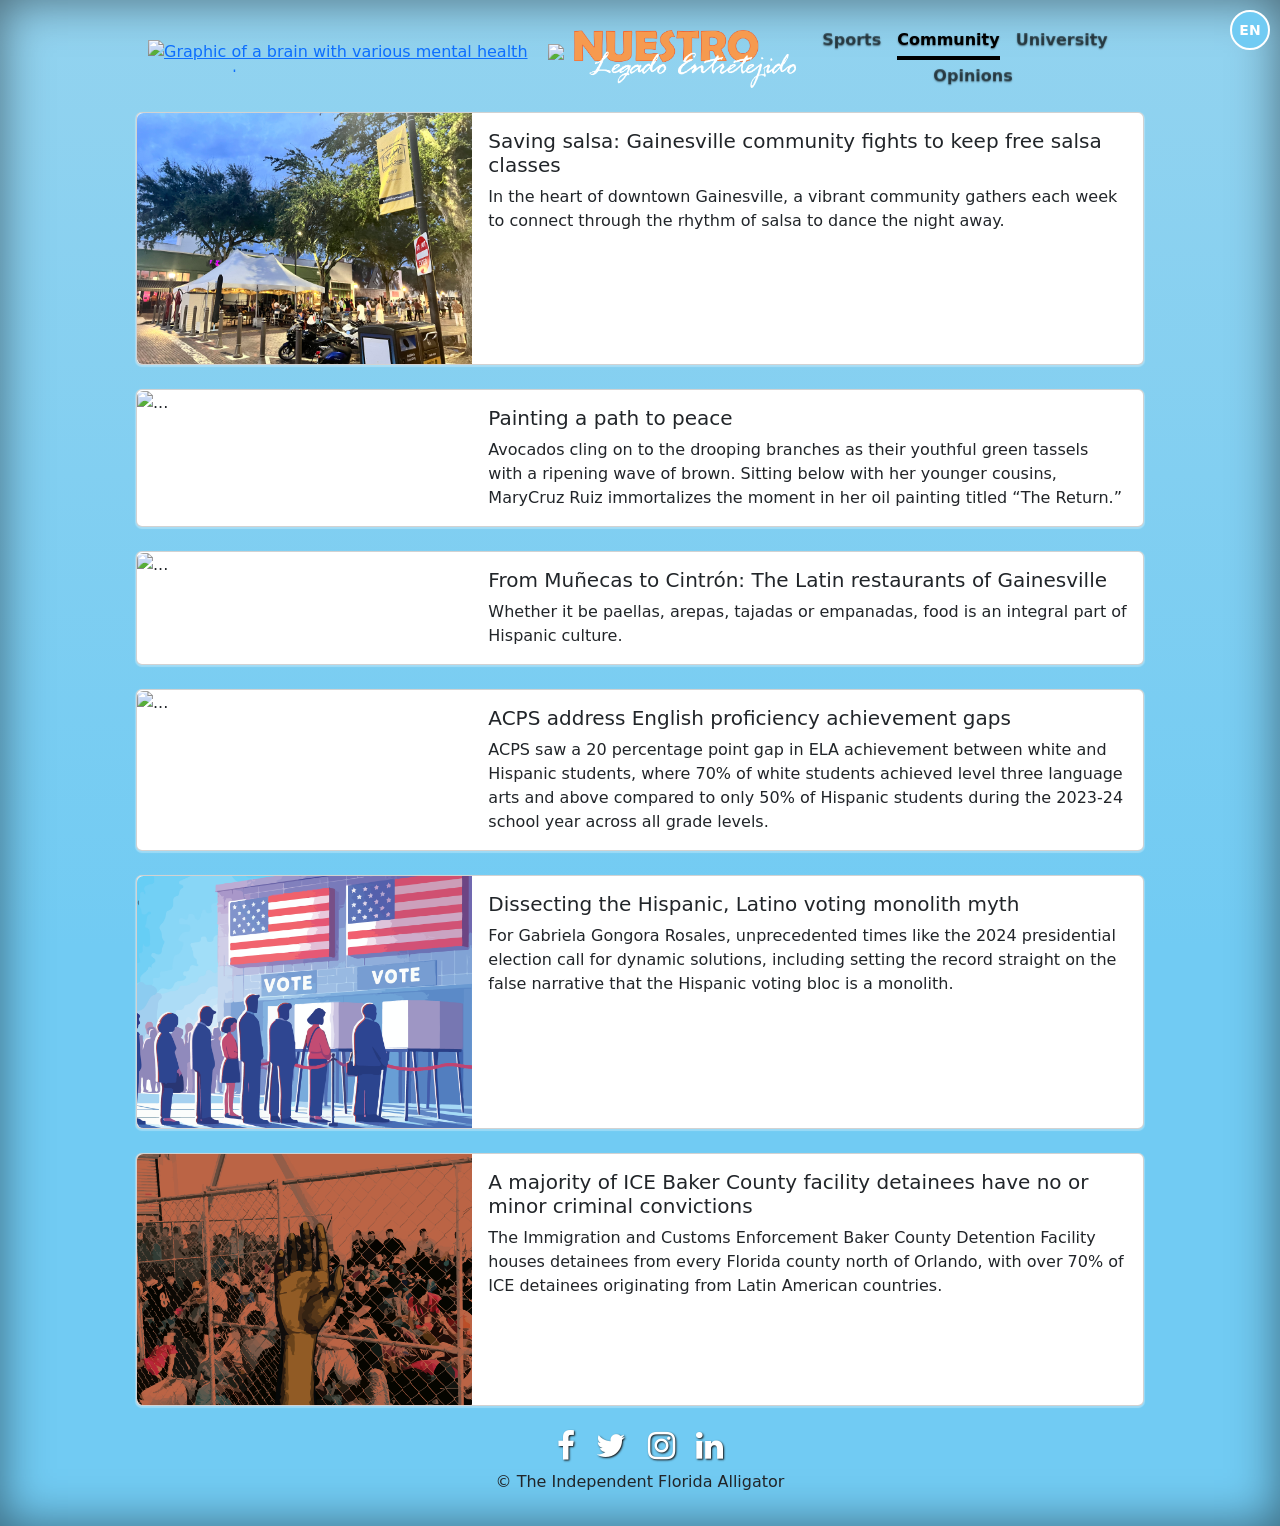
==== community.html @ 3beb5167 "Added content from sports, community, university" ====
<!doctype html>
<html lang="en">

<head>
    <meta charset="utf-8">
    <meta name="viewport" content="width=device-width, initial-scale=1">
    <meta name="description" content="">

    <title>Community - Nuestro Legado Entretejido - The Independent Florida Alligator</title>
    <meta property="og:image" content="images/wrap.jpg" />
    <link rel="shortcut icon" type="image/x-icon" href="images/favicon-16x16.png" />

    <link href="https://cdn.jsdelivr.net/npm/bootstrap@5.3.2/dist/css/bootstrap.min.css" rel="stylesheet"
        integrity="sha384-T3c6CoIi6uLrA9TneNEoa7RxnatzjcDSCmG1MXxSR1GAsXEV/Dwwykc2MPK8M2HN" crossorigin="anonymous">

    <link rel="stylesheet" href="https://stackpath.bootstrapcdn.com/font-awesome/4.7.0/css/font-awesome.min.css">

    <!-- Custom styles for this template -->
    <link href="css/gallery-styles.css" rel="stylesheet">

    <script src="scripts/language-utils.js"></script>
</head>

<body>
    <div class="language-toggle">
        <button id="langToggle" onclick="toggleLanguage()">EN</button>
    </div>

    <div class="container-fluid d-flex h-100 p-3 mx-auto flex-column" style="max-width: 65rem;">
        <header
            class="container-fluid d-flex w-100 flex-column justify-content-center align-items-center flex-lg-row justify-content-lg-between mb-auto">

            <div class="float-lg-start d-flex flex-row align-items-center" style="height: 4rem;">

                <a class="h-50" href="https://www.alligator.org/"><img id="navBannerAlligator" src="images/logo.png"
                        class=" h-100 mb-0" alt="Graphic of a brain with various mental health components"></a>

                <img id="navBannerX" src="images/x-lg.svg" class="m-2">

                <a class="h-100" href="index.html"><img id="stigmaNavLogo" src="images/wrap_title.png" class="h-100"
                        alt="Banner for the special edition, with the Nuestro Legado Entretejido title"></a>
            </div>


            <nav class="nav nav-masthead pt-2 justify-content-center align-items-center">
                <a class="nav-link fw-bold py-1 px-0" href="sports.html">Sports</a>
                <a class="nav-link fw-bold py-1 px-0 active" href="community.html">Community</a>
                <a class="nav-link fw-bold py-1 px-0" href="university.html">University</a>
                <a class="nav-link fw-bold py-1 px-0" href="opinions.html">Opinions</a>
            </nav>
        </header>

        <main id="cardContainer" class="py-3 d-flex flex-column gap-4">
            <!-- repeat card foe each other article-->
        <div class="card w-100" id="latin-dance"><div class="g-0 row"><div class="col-md-4"><img alt="..." class="img-fluid rounded-start" src="images/latin-dance.jpg"></div><div class="col-md-8"><div class="card-body"><span class="lang-en" style="display: inline;"> <h5 class="card-title">Saving salsa: Gainesville community fights to keep free salsa classes</h5><p class="card-text">In the heart of downtown Gainesville, a vibrant community gathers each week to connect through the rhythm of salsa to dance the night away. </p></span><span class="lang-es" style="display: none;"><h5 class="card-title">Salvando la salsa: La comunidad de Gainesville lucha por conservar las clases de salsa gratis</h5><p class="card-text">En el corazón del centro de Gainesville, una comunidad vibrante se reune cada semana para conectar a través del ritmo de la salsa y bailar toda la noche.</p></span></div></div></div></div><div class="card w-100" id="MaryCruz"><div class="g-0 row"><div class="col-md-4"><img alt="..." class="img-fluid rounded-start" src="images/marycruz.png"></div><div class="col-md-8"><div class="card-body"><span class="lang-en" style="display: inline;"> <h5 class="card-title">Painting a path to peace </h5><p class="card-text">Avocados cling on to the drooping branches as their youthful green tassels with a ripening wave of brown. Sitting below with her younger cousins, MaryCruz Ruiz immortalizes the moment in her oil painting titled “The Return.”</p></span><span class="lang-es" style="display: none;"><h5 class="card-title">Pintando un camino hacia la paz </h5><p class="card-text">Los aguacates se aferran a las ramas caídas, mientras sus juveniles borlas verdes con una ola madura de color marrón. Sentada abajo con sus primos menores, MaryCruz Ruiz inmortaliza el momento en su pintura al óleo titulada “El regreso”.</p></span></div></div></div></div><div class="card w-100" id="restaurants"><div class="g-0 row"><div class="col-md-4"><img alt="..." class="img-fluid rounded-start" src="images/restaurants.jpg"></div><div class="col-md-8"><div class="card-body"><span class="lang-en" style="display: inline;"> <h5 class="card-title">From Muñecas to Cintrón: The Latin restaurants of Gainesville</h5><p class="card-text">Whether it be paellas, arepas, tajadas or empanadas, food is an integral part of Hispanic culture.</p></span><span class="lang-es" style="display: none;"><h5 class="card-title">De Muñecas a Cintrón: Los restaurantes latinos de Gainesville</h5><p class="card-text">Ya sean paellas, arepas, tajadas o empanadas, la comida es una parte integral de la cultura hispana.</p></span></div></div></div></div><div class="card w-100" id="reading-gap"><div class="g-0 row"><div class="col-md-4"><img alt="..." class="img-fluid rounded-start" src="images/reading-gap.png"></div><div class="col-md-8"><div class="card-body"><span class="lang-en" style="display: inline;"> <h5 class="card-title">ACPS address English proficiency achievement gaps</h5><p class="card-text">ACPS saw a 20 percentage point gap in ELA achievement between white and Hispanic students, where 70% of white students achieved level three language arts and above compared to only 50% of Hispanic students during the 2023-24 school year across all grade levels.</p></span><span class="lang-es" style="display: none;"><h5 class="card-title">ACPS afronta las diferencias de rendimiento en el dominio del inglés</h5><p class="card-text">ACPS vio una brecha del 20 por ciento en el logro de ELA entre los estudiantes blancos e hispanos, donde el 70% de los estudiantes blancos alcanzaron el nivel tres de artes del lenguaje y superior en comparación con sólo el 50% de los estudiantes hispanos durante el año escolar 2023-24 en todos los niveles educativos.</p></span></div></div></div></div><div class="card w-100" id="voting"><div class="g-0 row"><div class="col-md-4"><img alt="..." class="img-fluid rounded-start" src="images/hispanicvoters.png"></div><div class="col-md-8"><div class="card-body"><span class="lang-en" style="display: inline;"> <h5 class="card-title">Dissecting the Hispanic, Latino voting monolith myth</h5><p class="card-text">For Gabriela Gongora Rosales, unprecedented times like the 2024 presidential election call for dynamic solutions, including setting the record straight on the false narrative that the Hispanic voting bloc is a monolith.</p></span><span class="lang-es" style="display: none;"><h5 class="card-title">Analizando el mito del monolito de votación hispana y latina</h5><p class="card-text">Para Gabriela Gongora Rosales, tiempos sin precedentes como la elección presidencial de 2024 exigen soluciones dinámicas, incluida la aclaración del falso relato de que el bloque de votación hispano es un monolito.</p></span></div></div></div></div><div class="card w-100" id="ice"><div class="g-0 row"><div class="col-md-4"><img alt="..." class="img-fluid rounded-start" src="images/ice.png"></div><div class="col-md-8"><div class="card-body"><span class="lang-en" style="display: inline;"> <h5 class="card-title">A majority of ICE Baker County facility detainees have no or minor criminal convictions </h5><p class="card-text">The Immigration and Customs Enforcement Baker County  Detention Facility houses detainees from every Florida county north of Orlando, with over 70% of ICE detainees originating from Latin American countries.</p></span><span class="lang-es" style="display: none;"><h5 class="card-title">La mayoría de los detenidos en la instalación de ICE del condado de Baker no tienen condenas penales o solo tienen condenas menores</h5><p class="card-text">La instalación de detención del condado de Baker del Servicio de Inmigración y Control de Aduanas (ICE) alberga detenidos de todos los condados de Florida al norte de Orlando, con más del 70% de los detenidos de ICE provenientes de países de América Latina.</p></span></div></div></div></div>
        </main>

        <!-- Article Modal -->
        <div class="modal fade" id="articleContainer" tabindex="-1" aria-hidden="true">
            <div class="modal-dialog modal-lg ">
                <div class="modal-content">
                    <span class="lang-en">

                        <div class="modal-header flex-column align-items-start p-3 p-lg-4">
                            <button type="button" class="btn-close" data-bs-dismiss="modal" aria-label="Close"></button>
                            <div class="px-3 px-lg-4">
                                <h1 id="articleTitleEN" class="fs-2"></h1>
                                <h2 id="articleSubtitleEN" class="fs-5 fst-italic"></h2>
    
                                <div>By <span id="articleAuthorEN"></span></div>
                                <div><span id="articleDateEN" class="fw-light"></span></div>
    
                            </div>
                        </div>
                        <div class="modal-body d-flex flex-column px-4 px-lg-5 py-3 py-lg-4 row-gap-4 border-bottom">
    
                            <div>
                                <img id="articleCardImageEN"
                                    src="https://snworksceo.imgix.net/ufa/484fd7ae-8301-4b32-9a96-9f1eea343789.sized-1000x1000.png?w=1000"
                                    class="img-fluid rounded-top" alt="...">
                                <div id="articleCardCaptionEN"
                                    class="bg-dark text-white p-2 text-end fw-light rounded-bottom"></div>
                            </div>
    
                            <div id="articleBodyEN">
    
                            </div>
                            <div id="articleContactEN"><em></em></div>
                        </div>
                        <div class="px-4 px-lg-5 py-3 py-lg-4">
                            <p id="articleAboutEN"></p>
                        </div>
                        <div class="modal-footer">
                            <button type="button" class="btn btn-secondary" data-bs-dismiss="modal">Close</button>
                        </div>

                    </span>
                    <span class="lang-es" style="display: none;">
                    
                        <div class="modal-header flex-column align-items-start p-3 p-lg-4">
                            <button type="button" class="btn-close" data-bs-dismiss="modal" aria-label="Close"></button>
                            <div class="px-3 px-lg-4">
                                <h1 id="articleTitleES" class="fs-2"></h1>
                                <h2 id="articleSubtitleES" class="fs-5 fst-italic"></h2>
    
                                <div>Por <span id="articleAuthorES"></span></div>
                                <div>Traducido por <span id="articleTranslator"></span></div>
                                <div><span id="articleDateES" class="fw-light"></span></div>
    
                            </div>
                        </div>
                        <div class="modal-body d-flex flex-column px-4 px-lg-5 py-3 py-lg-4 row-gap-4 border-bottom">
    
                            <div>
                                <img id="articleCardImageES"
                                    src="https://snworksceo.imgix.net/ufa/484fd7ae-8301-4b32-9a96-9f1eea343789.sized-1000x1000.png?w=1000"
                                    class="img-fluid rounded-top" alt="...">
                                <div id="articleCardCaptionES"
                                    class="bg-dark text-white p-2 text-end fw-light rounded-bottom"></div>
                            </div>
    
                            <div id="articleBodyES">
    
                            </div>
                            <div id="articleContactES"><em></em></div>
                        </div>
                        <div class="px-4 px-lg-5 py-3 py-lg-4">
                            <p id="articleAboutES"></p>
                        </div>
                        <div class="modal-footer">
                            <button type="button" class="btn btn-secondary" data-bs-dismiss="modal">Cerrar</button>
                        </div>

                    </span>
                </div>
            </div>
        </div>

        <footer class="d-flex flex-column justify-content-center align-items-center">
            <div class="social-media">
                <a href="https://www.facebook.com/floridaalligator/"><i class="fa fa-facebook mx-2"></i></a>
                <a href="https://twitter.com/thealligator"><i class="fa fa-twitter mx-2"></i></a>
                <a href="https://www.instagram.com/thealligator_/?hl=en"><i class="fa fa-instagram mx-2"></i></a>
                <a href="https://www.linkedin.com/company/ifl-alligator/mycompany/"><i
                        class="fa fa-linkedin mx-2"></i></a>
            </div>
            <p>&copy; The Independent Florida Alligator</p>
        </footer>
    </div>

    <script src="https://cdn.jsdelivr.net/npm/bootstrap@5.3.2/dist/js/bootstrap.bundle.min.js"
        integrity="sha384-C6RzsynM9kWDrMNeT87bh95OGNyZPhcTNXj1NW7RuBCsyN/o0jlpcV8Qyq46cDfL"
        crossorigin="anonymous"></script>
    <script src="scripts/community.js"></script>
 <!-- <script src="scripts/card-gen-community.js"></script> -->

</body>

</html>
---- css/gallery-styles.css ----
/*
 * Globals
 */

 html {
  height: auto;
  min-height: 100%;
 }

 body { 
  height: 100%;
  background: #71cbf3;
  background: -moz-linear-gradient(0deg, #71cbf3 38%, #93d3ef 100%);
  background: -webkit-linear-gradient(0deg, #71cbf3 38%, #93d3ef 100%);
  background: linear-gradient(0deg, #71cbf3 38%, #93d3ef 100%) !important;
  filter: progid:DXImageTransform.Microsoft.gradient(startColorstr="#71cbf3",endColorstr="#93d3ef",GradientType=1);
  box-shadow: inset 0 0 3rem rgba(0, 0, 0, .5);
}
  
  /*
  html {
    box-shadow: inset 0 0 3rem rgba(0, 0, 0, .5);
   }
  */
  
  /* Custom default button */
  .btn-light,
  .btn-light:hover,
  .btn-light:focus {
    color: #fff;
    text-shadow: none; /* Prevent inheritance from `body` */
  }
  
  .my-bg-blue {
    background: #7adffd;
    border: solid 1px #131313;
  }
  
  .my-text-blue {
    color: #7adffd;
    text-shadow: 1px 1px 2px #131313;
  }
  
  
  /*
   * Header
   */
   .nav-masthead {
    text-shadow: 0 .05rem .1rem rgba(0, 0, 0, .5);
   }
  
  .nav-masthead .nav-link {
    color: rgba(0, 0, 0, .5);
    border-bottom: .25rem solid transparent;
  }
  
  .nav-masthead .nav-link:hover,
  .nav-masthead .nav-link:focus {
    border-bottom-color: rgba(0, 0, 0, .25);
  }
  
  .nav-masthead .nav-link + .nav-link {
    margin-left: 1rem;
  }
  
  .nav-masthead .active {
    color: rgba(0, 0, 0, 1);
    border-bottom-color:rgba(0, 0, 0, 1);
  }
  
  /* Article Modal */
  #articleContainer {
    text-shadow: none !important;
  }
  
  #articleBody p:last-of-type {
    margin: 0 !important;
    padding: 0 !important;
  }
  
  .card {
    cursor: pointer;
  }

  .social-media a {
    color: #fff;
    text-shadow: 1px 1px 2px #131313;
    font-size: 2rem;
  }
  
  .btn:active {
    transform: scale(0.96);
  }
  
  #brainAnimation {
    width: 65%;
  }
  
  #aboutContainer {
    width: 35%;
  }
  
  #aboutContainer h1 {
    font-size: 2rem;
  }
  
  #stigmaBodyLogo {
    display: block;
  }
  
  #navBannerX {
    height: 1.5rem;
  }
  
  #navBannerAlligator {
    display: block;
    height: 3rem;
  }
  
  #bodyNavButts button { 
    margin: 0.5rem;
    height: 3rem;
    width: 45%;
  }

  .opiCardImgContainer {
    height: 40%;
    overflow: hidden;
  }

 #opiCardContainer .card-img-top {
    height: 100%; 
    object-fit: cover;
}

#opiCardContainer .card-body {
  height: 60%;
}

#opiCardContainer .col {
  height: 25rem !important;
}

#opiCardContainer .card {
  height: 25rem !important;
}

.card {
  box-shadow: 0px 1px 1px 1px rgba(255, 255, 255, 0.3);
}

.card:hover {
  box-shadow: none;
  transform: scale(0.99);
}

.card:active {
  transform: scale(0.96);
}

#start-button:hover {
  background: #9fa5a7;
}
  
  /*
  #bodyNavButts button {
    flex: 1 0 35%; 
    margin: 5px;
    height: auto;
  }
  */

  /* Language Toggle */
.language-toggle {
  position: fixed;
  top: 10px;
  right: 10px;
  z-index: 1000;
}

#langToggle {
  background-color: #71cbf3;
  color: #fff;
  border: 2px solid #fff;
  border-radius: 50%;
  width: 40px;
  height: 40px;
  font-size: 14px;
  font-weight: bold;
  cursor: pointer;
  transition: all 0.3s ease;
}

#langToggle:hover {
  background-color: #93d3ef;
  transform: scale(1.1);
}


  @media (max-width: 614px) {
    .nav-masthead .nav-link {
      font-size: 70%;
    }

    .nav-masthead .nav-link + .nav-link {
      margin-left: 0.4rem;
    }
  }


  @media (min-width: 991px) {
    #cardContainer .card img {
      border-radius: 0.4rem 0 0 0.4rem !important;
    }
  }
  
  @media (max-width: 991px) {
    html, body {
      height: auto !important;
    }
  
    #brainAnimation {
      width: 100%;
    }
    
    #stigmaNavLogo {
      display: block;
    }
    
    #navBannerX {
      display: block;
    }
    
    #navBannerAlligator {
      display: block;
    }
  
    #aboutContainer {
      width: 100%;
    }
  
    #stigmaNavLogo {
      display: block;
    }
  
    #stigmaBodyLogo {
      display: none;
    }
  
  
  }
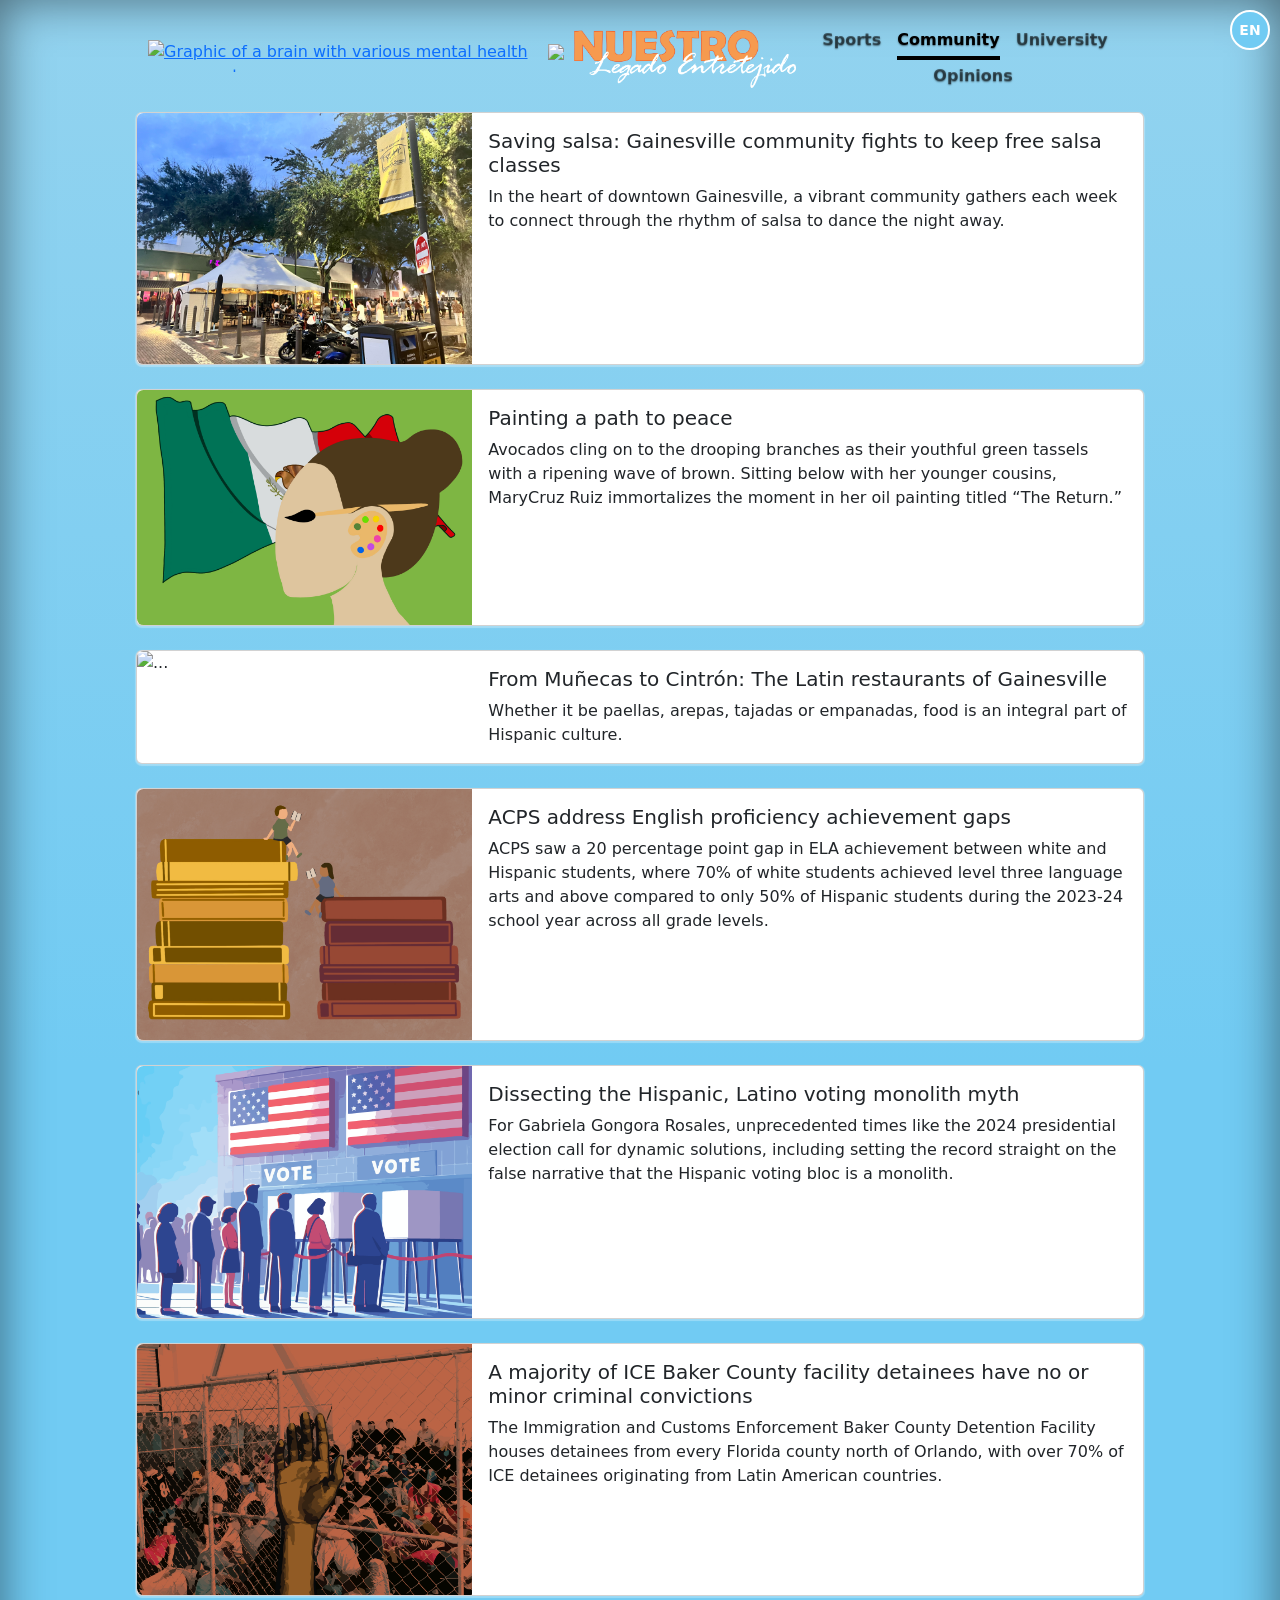
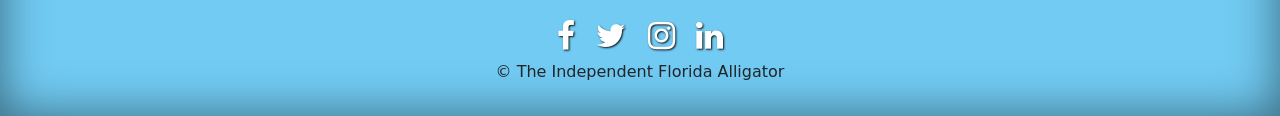
==== commit e65e9401: "Fixed missing headline and extra translated by" ====
--- a/community.html
+++ b/community.html
@@ -85,7 +85,7 @@
                             <div id="articleBodyEN">
     
                             </div>
-                            <div id="articleContactEN"><em></em></div>
+                            <em id="articleContactEN"></em>
                         </div>
                         <div class="px-4 px-lg-5 py-3 py-lg-4">
                             <p id="articleAboutEN"></p>
@@ -104,7 +104,7 @@
                                 <h2 id="articleSubtitleES" class="fs-5 fst-italic"></h2>
     
                                 <div>Por <span id="articleAuthorES"></span></div>
-                                <div>Traducido por <span id="articleTranslator"></span></div>
+                                <div><span id="articleTranslator"></span></div>
                                 <div><span id="articleDateES" class="fw-light"></span></div>
     
                             </div>
@@ -122,7 +122,7 @@
                             <div id="articleBodyES">
     
                             </div>
-                            <div id="articleContactES"><em></em></div>
+                            <em id="articleContactES"></em>
                         </div>
                         <div class="px-4 px-lg-5 py-3 py-lg-4">
                             <p id="articleAboutES"></p>
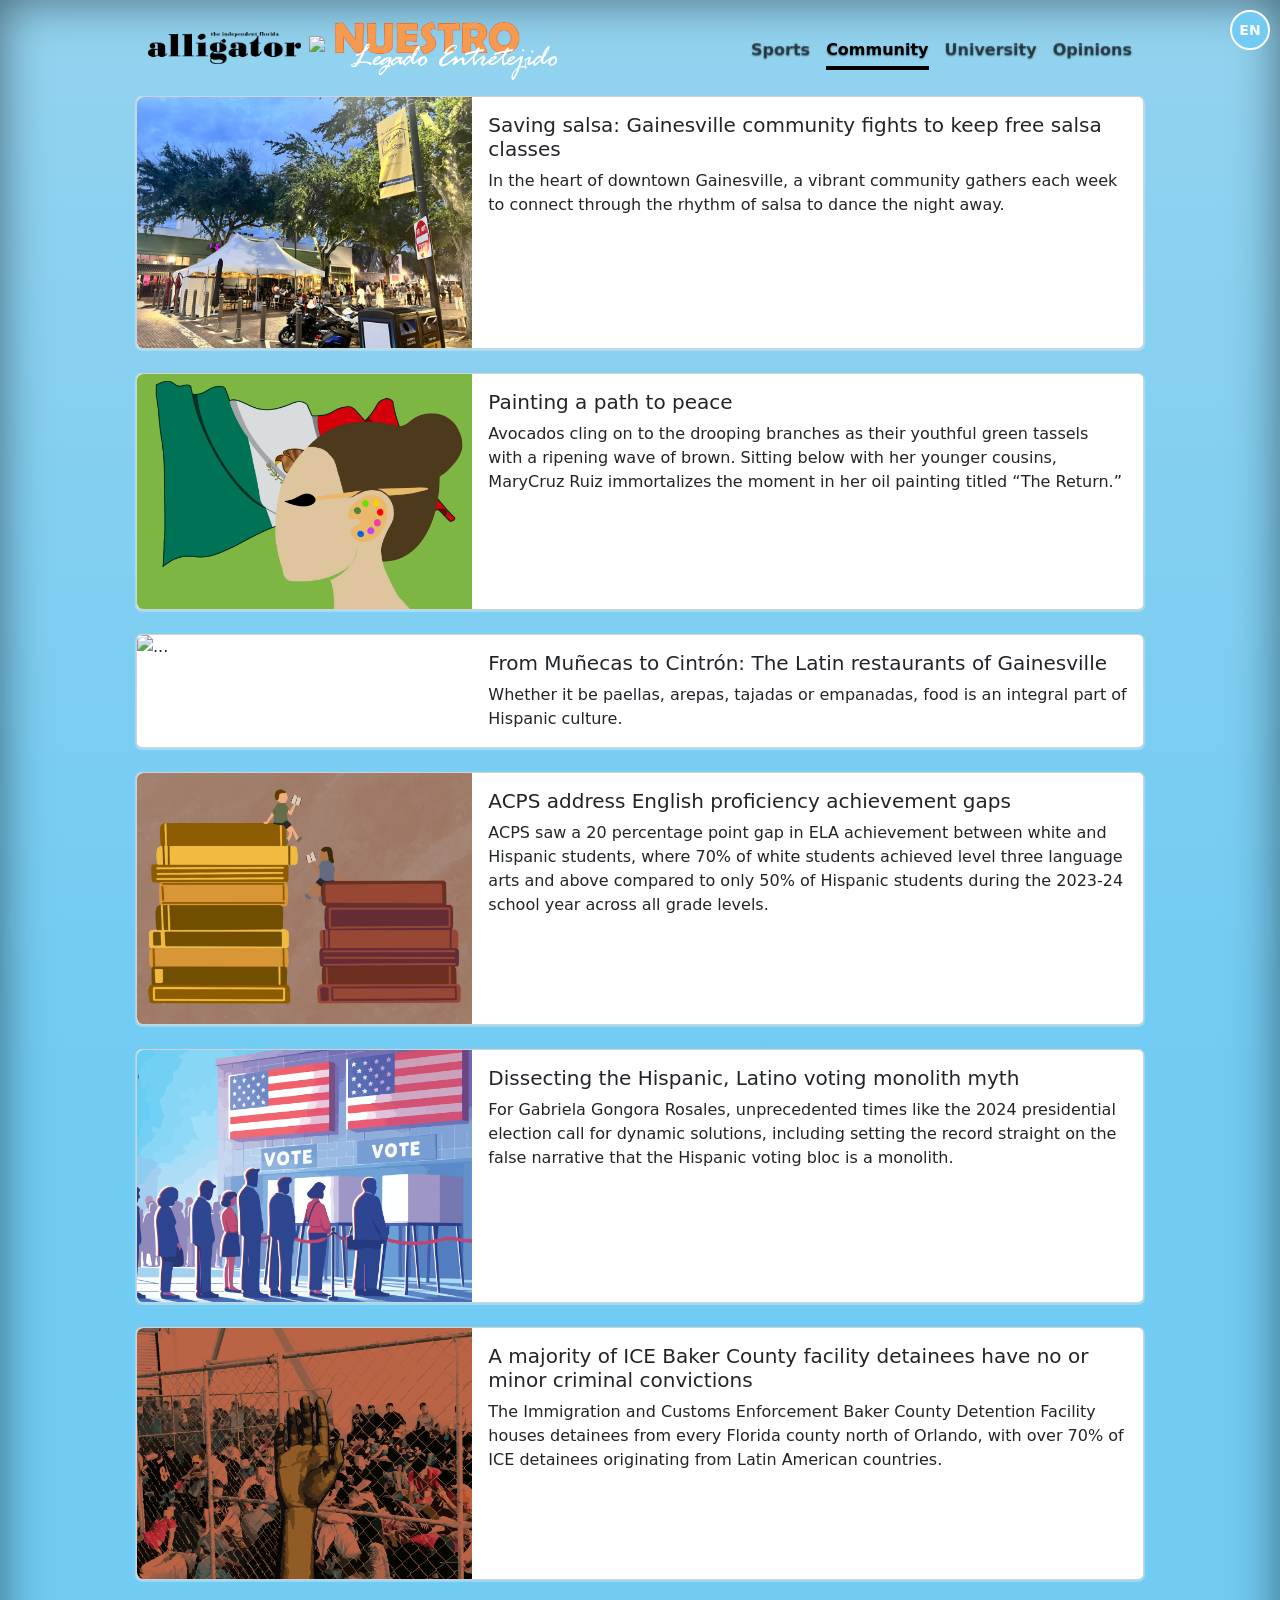
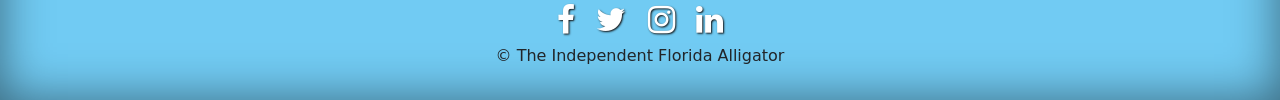
==== commit 9e65a5d0: "Fixed bug where translator persisted if second article selected had none" ====
--- a/community.html
+++ b/community.html
@@ -32,7 +32,7 @@
 
             <div class="float-lg-start d-flex flex-row align-items-center" style="height: 4rem;">
 
-                <a class="h-50" href="https://www.alligator.org/"><img id="navBannerAlligator" src="images/logo.png"
+                <a class="h-50" href="https://www.alligator.org/"><img id="navBannerAlligator" src="images/Asset.png"
                         class=" h-100 mb-0" alt="Graphic of a brain with various mental health components"></a>
 
                 <img id="navBannerX" src="images/x-lg.svg" class="m-2">
